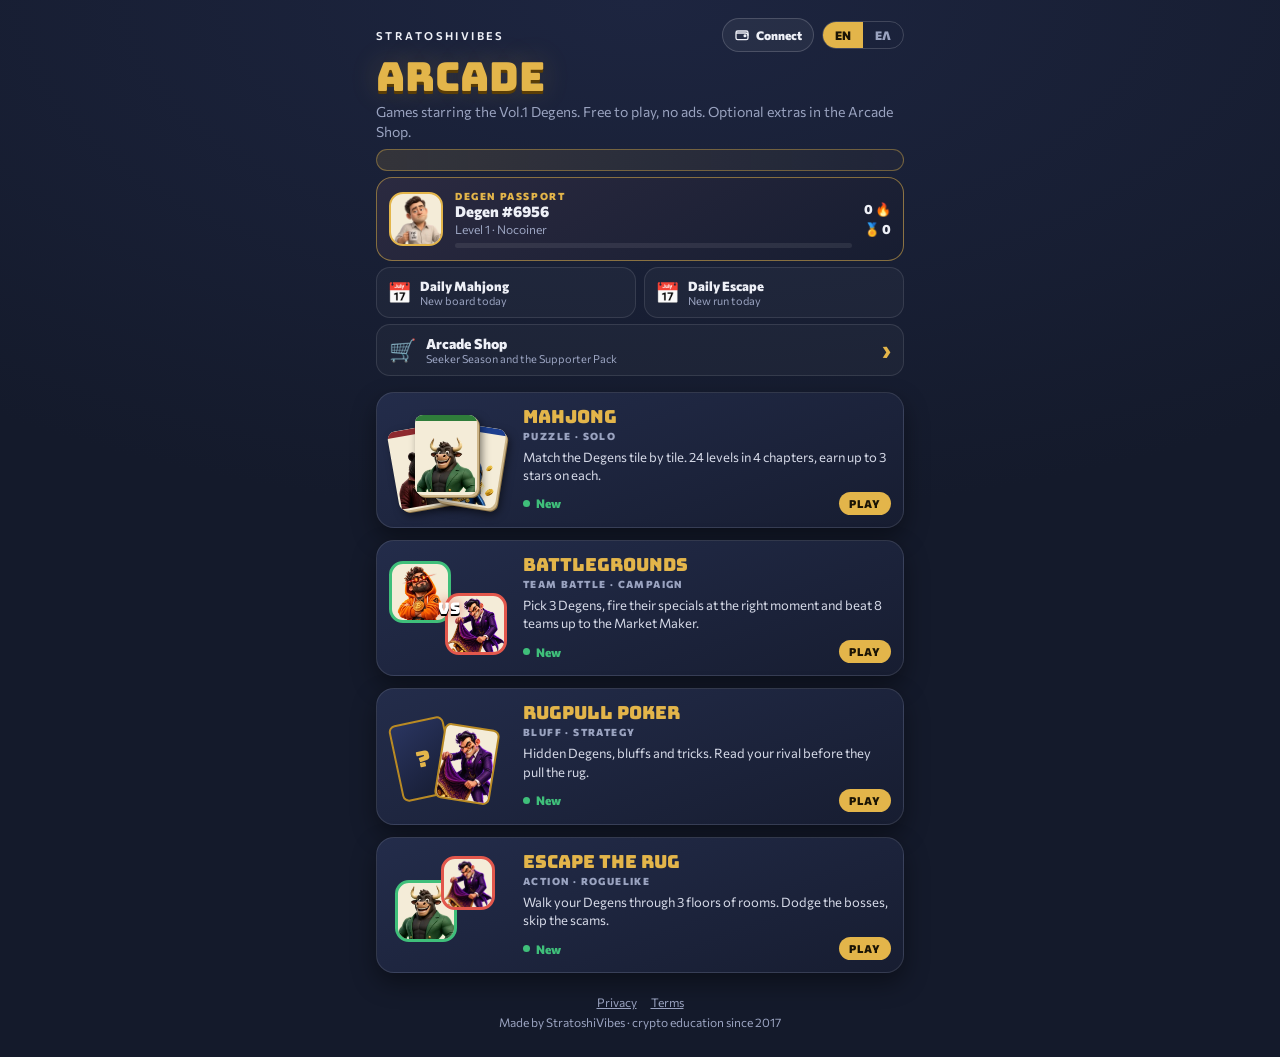
==== index.html @ ce0d7c30 "Arcade Shop: in-app payments in SKR/SOL/USDC to the revenue wallet with memo, restore from chain; Se" ====
<!doctype html>
<html lang="en">
<head>
<meta charset="utf-8">
<meta name="viewport" content="width=device-width, initial-scale=1, viewport-fit=cover">
<title>StratoshiVibes Arcade</title>
<meta name="description" content="Free games starring the StratoshiVibes Vol.1 Degens.">
<meta name="theme-color" content="#141a2b">
<link rel="manifest" href="manifest.webmanifest">
<link rel="icon" href="icons/icon-192.png">
<style>
@font-face{font-family:"SVDisplay";src:url(fonts/bungee-latin-400-normal.woff2) format("woff2");font-display:swap}
@font-face{font-family:"SVDisplay";src:url(fonts/commissioner-greek-800-normal.woff2) format("woff2");unicode-range:U+0370-0377,U+037A-037F,U+0384-038A,U+038C,U+038E-03A1,U+03A3-03FF,U+1F00-1FFF;font-display:swap}
@font-face{font-family:"Commissioner";src:url(fonts/commissioner-greek-400-normal.woff2) format("woff2");font-weight:400;unicode-range:U+0370-0377,U+037A-037F,U+0384-038A,U+038C,U+038E-03A1,U+03A3-03FF,U+1F00-1FFF;font-display:swap}
@font-face{font-family:"Commissioner";src:url(fonts/commissioner-greek-600-normal.woff2) format("woff2");font-weight:600;unicode-range:U+0370-0377,U+037A-037F,U+0384-038A,U+038C,U+038E-03A1,U+03A3-03FF,U+1F00-1FFF;font-display:swap}
@font-face{font-family:"Commissioner";src:url(fonts/commissioner-greek-800-normal.woff2) format("woff2");font-weight:800;unicode-range:U+0370-0377,U+037A-037F,U+0384-038A,U+038C,U+038E-03A1,U+03A3-03FF,U+1F00-1FFF;font-display:swap}

@font-face{font-family:"Bungee";src:url(fonts/bungee-latin-400-normal.woff2) format("woff2");font-display:swap}
@font-face{font-family:"Commissioner";src:url(fonts/commissioner-latin-400-normal.woff2) format("woff2");font-weight:400;font-display:swap}
@font-face{font-family:"Commissioner";src:url(fonts/commissioner-latin-600-normal.woff2) format("woff2");font-weight:600;font-display:swap}
@font-face{font-family:"Commissioner";src:url(fonts/commissioner-latin-800-normal.woff2) format("woff2");font-weight:800;font-display:swap}
:root{padding-top:env(safe-area-inset-top,0px);padding-bottom:env(safe-area-inset-bottom,0px)}
</style>
<style>
/* Layout: arcade lobby. One column of game "cabinets"; each cabinet = art strip + title + live status from the player's saves. Same night-desk palette and type as the games. */
:root{
  --table:#141a2b; --table-2:#1d2540; --panel:#1b2238; --ink:#eef0f7; --muted:#9aa3c0; --line:#ffffff1c;
  --gold:#e3b54a; --gold-2:#b98a24; --ivory:#f4ecd8; --edge:#cdb68a; --edge-2:#8c7346; --you:#3fbf7a; --foe:#e2574c;
  --f-display:"SVDisplay","Bungee","Arial Black",system-ui,sans-serif;
  --f-body:"Commissioner",system-ui,-apple-system,"Segoe UI",sans-serif;
  color-scheme:dark;
}
*{box-sizing:border-box}
body{margin:0;min-height:100%;background:radial-gradient(120% 70% at 50% 0%,var(--table-2),var(--table) 70%);background-color:var(--table);color:var(--ink);font-family:var(--f-body);-webkit-tap-highlight-color:transparent}
.wrap{max-width:560px;margin:0 auto;padding-left:max(16px,env(safe-area-inset-left,0px));padding-right:max(16px,env(safe-area-inset-right,0px));padding-block:18px 28px;display:flex;flex-direction:column;gap:16px}
header{display:flex;flex-direction:column;gap:6px}
.eyebrow{font:600 11px var(--f-body);letter-spacing:.22em;text-transform:uppercase;color:var(--ink)}
h1{margin:0;font:400 40px/0.95 var(--f-display);color:var(--gold);text-shadow:0 3px 0 #5a3d06,0 0 30px #e3b54a33}
.tag{margin:0;color:var(--muted);font-size:14px;line-height:1.45}
.games{display:flex;flex-direction:column;gap:12px}
.cab{position:relative;display:grid;grid-template-columns:120px 1fr;gap:14px;align-items:center;padding:12px;border-radius:18px;border:1px solid var(--line);background:linear-gradient(160deg,#232c4a,#171d31);color:var(--ink);text-decoration:none;box-shadow:0 10px 24px #0006;overflow:hidden}
.cab:focus-visible{outline:2px solid var(--gold);outline-offset:3px}
.cab:active{transform:scale(.99)}
.cab .art{position:relative;height:110px}
.cab h2{margin:0;font:400 18px var(--f-display);color:var(--gold)}
.cab .genre{font:800 10px var(--f-body);letter-spacing:.14em;text-transform:uppercase;color:var(--muted);margin-top:2px}
.cab p{margin:6px 0 0;font-size:13px;line-height:1.4;color:#d6dae8}
.cab .status{margin-top:8px;display:inline-flex;align-items:center;gap:6px;font:700 12px var(--f-body);color:var(--you)}
.cab .status::before{content:"";width:7px;height:7px;border-radius:50%;background:currentColor}
.cab .foot{display:flex;align-items:center;justify-content:space-between;gap:8px;margin-top:8px}
.cab .foot .status{margin-top:0}
.cab .play{flex:none;font:800 11px var(--f-body);letter-spacing:.1em;text-transform:uppercase;background:var(--gold);color:#1a1405;border-radius:99px;padding:5px 10px}
.cab.soon{opacity:.6;box-shadow:none;background:#ffffff08}
.cab.soon .play{background:#ffffff18;color:var(--muted)}
.cab.soon .status{color:var(--muted)}
/* mini tiles */
.t{position:absolute;width:62px;height:80px;border-radius:8px;background:var(--ivory);overflow:hidden;box-shadow:1px 1px 0 var(--edge),2px 2px 0 var(--edge),3px 3px 0 var(--edge-2),4px 5px 10px #0009}
.t i{position:absolute;inset:0 0 auto;height:6px}
.t img{position:absolute;left:4%;bottom:3%;width:92%}
.p{position:absolute;width:62px;height:62px;border-radius:14px;overflow:hidden;background:var(--ivory)}
.p img{width:100%;height:100%;object-fit:cover}
.vs{position:absolute;left:50%;top:50%;transform:translate(-50%,-50%);font:400 16px var(--f-display);color:#fff;text-shadow:0 2px 0 #000,0 0 12px var(--foe)}
.card{position:absolute;width:56px;height:78px;border-radius:7px;background:linear-gradient(150deg,#2a3560,#151b30);border:2px solid var(--gold-2);display:grid;place-items:center;font:400 22px var(--f-display);color:var(--gold)}
.langrow{display:flex;align-items:center;justify-content:space-between;gap:10px}
.lang{display:flex;border:1px solid #ffffff2a;border-radius:99px;overflow:hidden}
.lang button{border:0;background:transparent;color:var(--muted);font:800 12px var(--f-body);padding:6px 12px;cursor:pointer}
.lang button[aria-pressed="true"]{background:var(--gold);color:#1a1405}
.lang button:focus-visible{outline:2px solid var(--gold);outline-offset:-2px}
.hright{display:flex;align-items:center;gap:8px}
.holder{display:flex;align-items:center;gap:10px;width:100%;padding:10px 12px;border-radius:14px;border:1px solid #e3b54a66;background:linear-gradient(90deg,#e3b54a22,#e3b54a08);color:var(--ink);font:700 13px var(--f-body);text-align:left;cursor:pointer}
.holder .av{display:flex;flex:none}
.holder .av img{width:30px;height:30px;border-radius:50%;border:2px solid var(--gold);background:var(--ivory);object-fit:cover;margin-left:-8px}
.holder .av img:first-child{margin-left:0}
.holder small{display:block;font-weight:400;color:var(--muted);font-size:11px}
.holder:focus-visible{outline:2px solid var(--gold);outline-offset:2px}
.pass{display:flex;align-items:center;gap:12px;width:100%;padding:12px;border-radius:16px;border:1px solid #e3b54a88;background:linear-gradient(150deg,#2b2a40,#171d31);color:var(--ink);text-align:left;cursor:pointer;font-family:var(--f-body)}
.pass img{width:54px;height:54px;border-radius:14px;border:2px solid var(--gold);background:var(--ivory);object-fit:cover;flex:none}
.pass .pm{flex:1;min-width:0}.pass small{display:block;font:800 10px var(--f-body);letter-spacing:.16em;text-transform:uppercase;color:var(--gold)}
.pass b{display:block;font:800 15px var(--f-body);white-space:nowrap;overflow:hidden;text-overflow:ellipsis}.pass .rk{font-size:12px;color:var(--muted)}
.pass .xp{display:block;height:5px;border-radius:99px;background:#ffffff14;margin-top:6px;overflow:hidden}.pass .xp i{display:block;height:100%;background:var(--gold)}
.pass .ps{display:flex;flex-direction:column;align-items:flex-end;gap:4px;font:800 13px var(--f-body);flex:none}
.pass:focus-visible,.dly:focus-visible{outline:2px solid var(--gold);outline-offset:2px}
.pass.sup{border-color:var(--gold);box-shadow:0 0 0 1px var(--gold),0 0 22px #e3b54a44}
.shopbtn{display:flex;align-items:center;gap:10px;width:100%;padding:10px 12px;border-radius:14px;border:1px solid var(--line);background:#ffffff08;color:var(--ink);text-align:left;cursor:pointer;font:800 14px var(--f-body)}
.shopbtn .ic{font-size:22px}.shopbtn small{display:block;font-weight:400;font-size:11px;color:var(--muted)}.shopbtn .go{margin-left:auto;font-size:22px;color:var(--gold)}
.shopbtn:focus-visible{outline:2px solid var(--gold);outline-offset:2px}
.dailies{display:grid;grid-template-columns:1fr 1fr;gap:8px}
.dly{display:flex;align-items:center;gap:8px;padding:10px;border-radius:14px;border:1px solid var(--line);background:#ffffff08;color:var(--ink);text-decoration:none;font:800 13px var(--f-body);min-width:0}
.dly .ic{font-size:20px;flex:none}.dly small{display:block;font-weight:400;font-size:11px;color:var(--muted);white-space:nowrap;overflow:hidden;text-overflow:ellipsis}
.dly.done{border-color:#3fbf7a88}.dly.done small{color:var(--you)}
footer{display:flex;flex-direction:column;gap:6px;align-items:center;color:var(--muted);font-size:12px;text-align:center;padding-top:6px}
footer a{color:var(--muted)}
footer .links{display:flex;gap:14px}
@media (prefers-reduced-motion:no-preference){.cab:not(.soon) .art{animation:float 4s ease-in-out infinite}.cab:nth-child(2) .art{animation-delay:-2s}}
@keyframes float{50%{transform:translateY(-3px)}}
</style>
</head>
<body>


<div class="wrap">
  <header>
    <div class="langrow"><span class="eyebrow">StratoshiVibes</span>
      <div class="hright" data-svh-slot><div class="lang" role="group" aria-label="Language"><button id="lgEn" lang="en">EN</button><button id="lgEl" lang="el">ΕΛ</button></div></div></div>
    <h1>ARCADE</h1>
    <p class="tag">Games starring the Vol.1 Degens. Free to play, no ads. Optional extras in the Arcade Shop.</p>
    <button class="holder" id="holder" hidden></button>
    <button class="pass" id="pass" aria-label="Open your Degen Passport"></button>
    <div class="dailies" id="dailies"></div>
    <button class="shopbtn" id="shopBtn"><span class="ic" aria-hidden="true">🛒</span><span>Arcade Shop<small>Seeker Season and the Supporter Pack</small></span><span class="go">›</span></button>
  </header>

  <nav class="games" aria-label="Games">
    <a class="cab" href="mahjong/">
      <span class="art" aria-hidden="true">
        <span class="t" style="left:4px;top:22px;transform:rotate(-10deg)"><i style="background:#8e2a2f"></i><img src="arcade-art/tile_bear.webp" alt=""></span>
        <span class="t" style="left:50px;top:20px;transform:rotate(9deg)"><i style="background:#1d3f8f"></i><img src="arcade-art/tile_whale.webp" alt=""></span>
        <span class="t" style="left:26px;top:10px"><i style="background:#2f7d3a"></i><img src="arcade-art/tile_bull.webp" alt=""></span>
      </span>
      <span>
        <h2>Mahjong</h2><div class="genre">Puzzle · Solo</div>
        <p>Match the Degens tile by tile. 24 levels in 4 chapters, earn up to 3 stars on each.</p>
        <span class="foot"><span class="status" id="stMahjong">New</span><span class="play">Play</span></span>
      </span>
    </a>

    <a class="cab" href="battlegrounds/">
      <span class="art" aria-hidden="true">
        <span class="p" style="left:0;top:8px;border:3px solid var(--you)"><img src="arcade-art/tile_maxi.webp" alt=""></span>
        <span class="p" style="left:56px;top:40px;border:3px solid var(--foe)"><img src="arcade-art/tile_rugpuller.webp" alt=""></span>
        <span class="vs">VS</span>
      </span>
      <span>
        <h2>Battlegrounds</h2><div class="genre">Team battle · Campaign</div>
        <p>Pick 3 Degens, fire their specials at the right moment and beat 8 teams up to the Market Maker.</p>
        <span class="foot"><span class="status" id="stBattle">New</span><span class="play">Play</span></span>
      </span>
    </a>

    <a class="cab" href="poker/">
      <span class="art" aria-hidden="true">
        <span class="card" style="left:6px;top:18px;transform:rotate(-12deg)">?</span>
        <span class="p" style="left:50px;top:24px;width:56px;height:76px;border-radius:7px;border:2px solid var(--gold-2);transform:rotate(9deg)"><img src="arcade-art/tile_rugpuller.webp" alt=""></span>
      </span>
      <span>
        <h2>Rugpull Poker</h2><div class="genre">Bluff · Strategy</div>
        <p>Hidden Degens, bluffs and tricks. Read your rival before they pull the rug.</p>
        <span class="foot"><span class="status" id="stPoker">New</span><span class="play">Play</span></span>
      </span>
    </a>

    <a class="cab" href="rug/">
      <span class="art" aria-hidden="true">
        <span class="p" style="left:6px;top:30px;border:3px solid var(--you)"><img src="arcade-art/tile_bull.webp" alt=""></span>
        <span class="p" style="left:52px;top:6px;border:3px solid var(--foe);width:54px;height:54px"><img src="arcade-art/tile_rugpuller.webp" alt=""></span>
      </span>
      <span>
        <h2>Escape the Rug</h2><div class="genre">Action · Roguelike</div>
        <p>Walk your Degens through 3 floors of rooms. Dodge the bosses, skip the scams.</p>
        <span class="foot"><span class="status" id="stRug">New</span><span class="play">Play</span></span>
      </span>
    </a>
  </nav>

  <footer>
    <div class="links"><a href="privacy.html">Privacy</a><a href="terms.html">Terms</a></div>
    <div>Made by StratoshiVibes · crypto education since 2017</div>
  </footer>
</div>

<script>
(function(){
 const get=k=>{try{return localStorage.getItem(k)}catch(e){return null}};
 const fmt=s=>Math.floor(s/60)+':'+String(s%60).padStart(2,'0');
 // Mahjong: resume a saved game, or show the best result
 const m=document.getElementById('stMahjong');
 if(get('dm_save_v1')){m.textContent='Game in progress · tap to resume'}
 else if(get('dm_lv')&&get('dm_lv')!=='{}'){let lv={};try{lv=JSON.parse(get('dm_lv'))}catch(e){}const n=Object.keys(lv).length,st=Object.values(lv).reduce((a,b)=>a+b,0);m.textContent=`Level ${Math.min(24,n+1)} of 24 · ${st} ★`}
 else{let best=null;for(const k of ['pyramid','bull','vault']){try{const b=JSON.parse(get('dm_best_'+k)||'null');if(b&&b.score&&(!best||b.score>best.score))best=b}catch(e){}}
  if(best)m.textContent='Best '+best.score.toLocaleString('en-US')+' pts · '+fmt(best.time)}
 // Battlegrounds: campaign progress
 const p=+(get('bg_progress')||0),b=document.getElementById('stBattle');
 if(p>=8)b.textContent='Campaign cleared';else if(p>0)b.textContent='Stage '+(p+1)+' of 8';
 const rp=+(get('rp_beaten')||0),pk=document.getElementById('stPoker');
 if(rp>=3)pk.textContent='All rivals beaten';else if(rp>0)pk.textContent=rp+' of 3 rivals beaten';
 const eb=+(get('er_best')||0),ew=+(get('er_wins')||0),er=document.getElementById('stRug');
 if(ew)er.textContent='Escaped '+ew+'x';else if(eb)er.textContent='Best: room '+eb+' of 12';
 if(get('er2_run'))er.textContent='Run in progress · tap to resume';
})();
</script>

<script>if('serviceWorker' in navigator){addEventListener('load',()=>navigator.serviceWorker.register('sw.js').catch(()=>{}))}</script>
<script src="i18n.js"></script>
<script>
(function(){const en=document.getElementById('lgEn'),el=document.getElementById('lgEl');
 const cur=window.SVI18N?SVI18N.lang:'en';en.setAttribute('aria-pressed',cur==='en');el.setAttribute('aria-pressed',cur==='el');
 en.onclick=()=>{if(cur!=='en')SVI18N.set('en')};el.onclick=()=>{if(cur!=='el')SVI18N.set('el')};})();
</script>
<script src="holder.js"></script>
<script src="passport.js"></script>
<script src="shop.js"></script>
<script>
(function(){const H=window.SVHolder,el=document.getElementById('holder');if(!H)return;
function paintHolder(){const ids=Object.keys(H.owned());
 if(!H.address||!ids.length){el.hidden=true;return}
 el.hidden=false;el.innerHTML=`<span class="av">${ids.slice(0,5).map(id=>`<img src="${H.img(id)}" alt="">`).join('')}</span><span>Holder: ${H.total} Degens<small>Gold in every game. +10% in Mahjong, Battlegrounds and Escape the Rug.</small></span>`;}
el.onclick=()=>H.openAccount();H.onChange(paintHolder);paintHolder();})();
(function(){const P=window.SVPass;if(!P)return;const pe=document.getElementById('pass'),de=document.getElementById('dailies');
 const f=x=>Math.floor(x/60)+':'+String(x%60).padStart(2,'0');
 function paint(){const l=P.level,r=P.rank,lo=P.xpFor(l),hi=P.xpFor(l+1),got=P.badges().filter(b=>b.got).length;
  pe.innerHTML=`<img src="${P.img(r.id)}" alt=""><span class="pm"><small>Degen Passport</small><b></b><span class="rk">Level ${l} · ${r.name}</span><span class="xp"><i style="width:${Math.round(100*(P.xp-lo)/(hi-lo))}%"></i></span></span><span class="ps"><span>${P.streak().now} 🔥</span><span>🏅 ${got}</span></span>`;
  pe.querySelector('b').textContent=P.name;
  const dm=P.dailyResult('mahjong'),dr=P.dailyResult('rug');
  de.innerHTML=`<a class="dly${dm?' done':''}" href="mahjong/?daily"><span class="ic">📅</span><span>Daily Mahjong<small>${dm?`Done · best ${f(dm.best)}`:'New board today'}</small></span></a>
   <a class="dly${dr?' done':''}" href="rug/?daily"><span class="ic">📅</span><span>Daily Escape<small>${dr?`Done · ${dr.best>12?'escaped':'room '+dr.best}`:'New run today'}</small></span></a>`;}
 pe.onclick=()=>P.open();P.onChange(paint);paint();
 const sync=()=>pe.classList.toggle('sup',P.supporter);sync();if(window.SVShop){SVShop.onChange(()=>{sync();paint()});document.getElementById('shopBtn').onclick=()=>SVShop.open();if(/[?&]shop\b/.test(location.search))setTimeout(()=>SVShop.open(),300)}})();
addEventListener('pageshow',e=>{if(e.persisted)location.reload()});
</script>
</body>
</html>
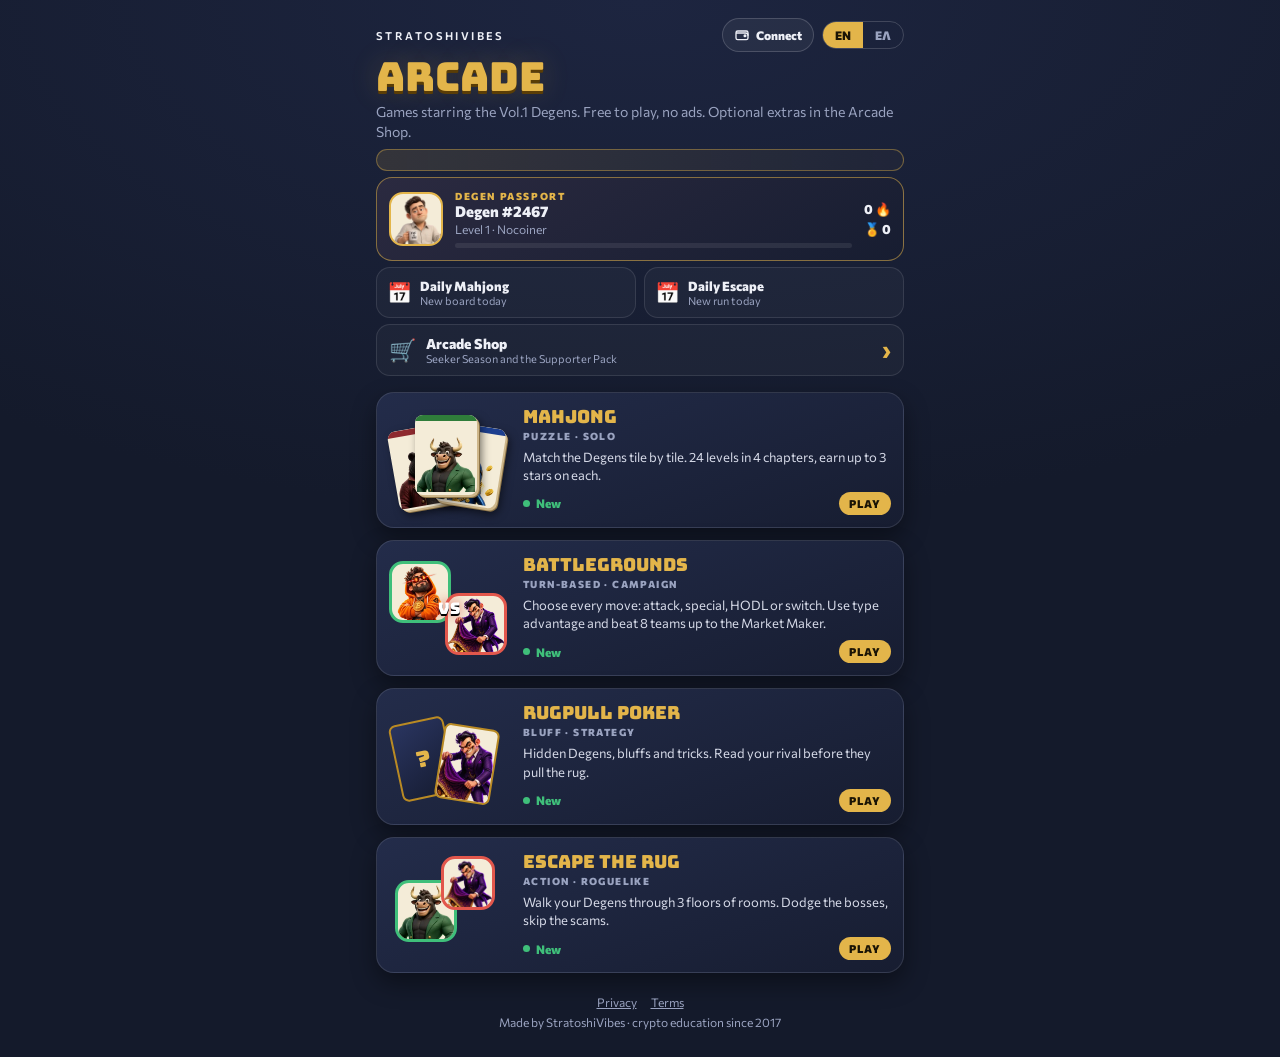
==== commit 447475f0: "Battlegrounds rebuilt as a turn-based duel (types, energy, specials, HODL, switching, market events)" ====
--- a/index.html
+++ b/index.html
@@ -131,8 +131,8 @@
         <span class="vs">VS</span>
       </span>
       <span>
-        <h2>Battlegrounds</h2><div class="genre">Team battle · Campaign</div>
-        <p>Pick 3 Degens, fire their specials at the right moment and beat 8 teams up to the Market Maker.</p>
+        <h2>Battlegrounds</h2><div class="genre">Turn-based · Campaign</div>
+        <p>Choose every move: attack, special, HODL or switch. Use type advantage and beat 8 teams up to the Market Maker.</p>
         <span class="foot"><span class="status" id="stBattle">New</span><span class="play">Play</span></span>
       </span>
     </a>
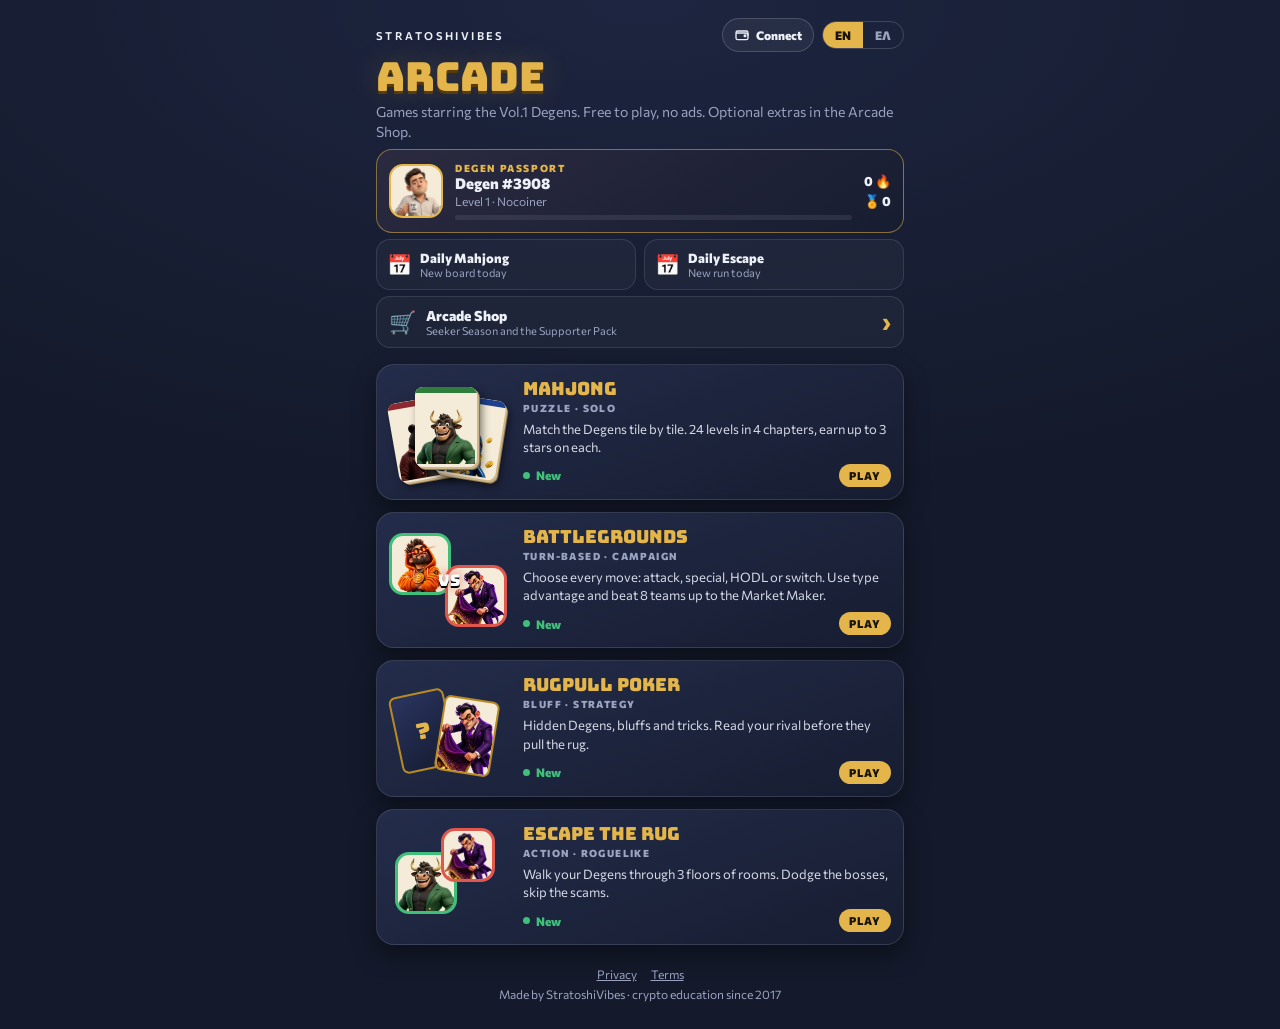
==== commit 2f4b9e93: "Lobby: hide empty holder strip; Battlegrounds: compact layout on short screens Co-Authored-By: Claud" ====
--- a/index.html
+++ b/index.html
@@ -67,6 +67,7 @@
 .lang button[aria-pressed="true"]{background:var(--gold);color:#1a1405}
 .lang button:focus-visible{outline:2px solid var(--gold);outline-offset:-2px}
 .hright{display:flex;align-items:center;gap:8px}
+.holder[hidden]{display:none}
 .holder{display:flex;align-items:center;gap:10px;width:100%;padding:10px 12px;border-radius:14px;border:1px solid #e3b54a66;background:linear-gradient(90deg,#e3b54a22,#e3b54a08);color:var(--ink);font:700 13px var(--f-body);text-align:left;cursor:pointer}
 .holder .av{display:flex;flex:none}
 .holder .av img{width:30px;height:30px;border-radius:50%;border:2px solid var(--gold);background:var(--ivory);object-fit:cover;margin-left:-8px}
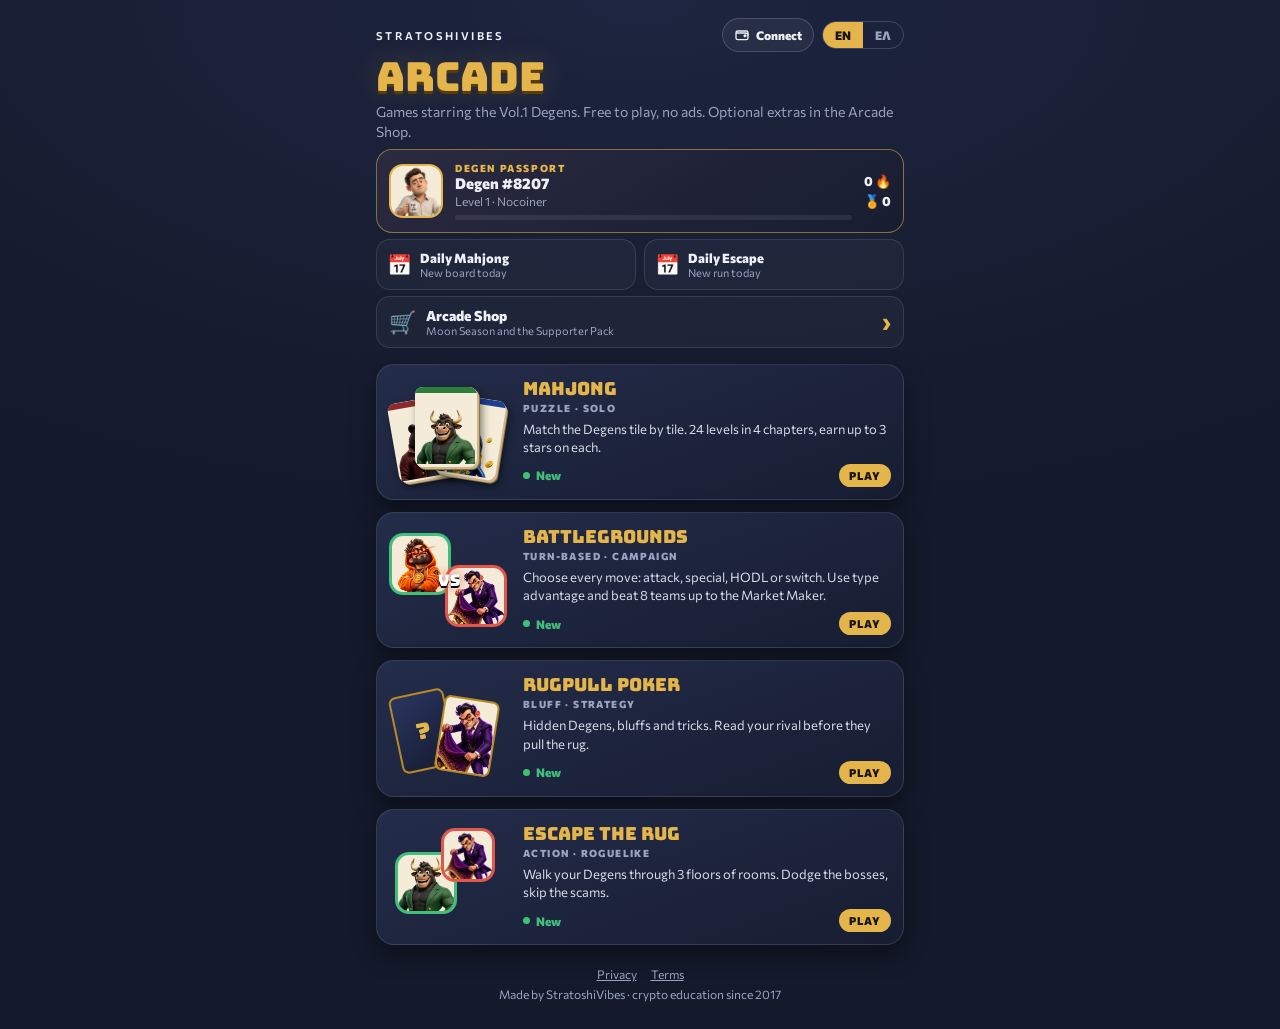
==== commit 2499ecdd: "Rename Solana Mobile terms in content: Moon Season (Mahjong chapter 5), Pocket and Validator boards," ====
--- a/index.html
+++ b/index.html
@@ -108,7 +108,7 @@
     <button class="holder" id="holder" hidden></button>
     <button class="pass" id="pass" aria-label="Open your Degen Passport"></button>
     <div class="dailies" id="dailies"></div>
-    <button class="shopbtn" id="shopBtn"><span class="ic" aria-hidden="true">🛒</span><span>Arcade Shop<small>Seeker Season and the Supporter Pack</small></span><span class="go">›</span></button>
+    <button class="shopbtn" id="shopBtn"><span class="ic" aria-hidden="true">🛒</span><span>Arcade Shop<small>Moon Season and the Supporter Pack</small></span><span class="go">›</span></button>
   </header>
 
   <nav class="games" aria-label="Games">
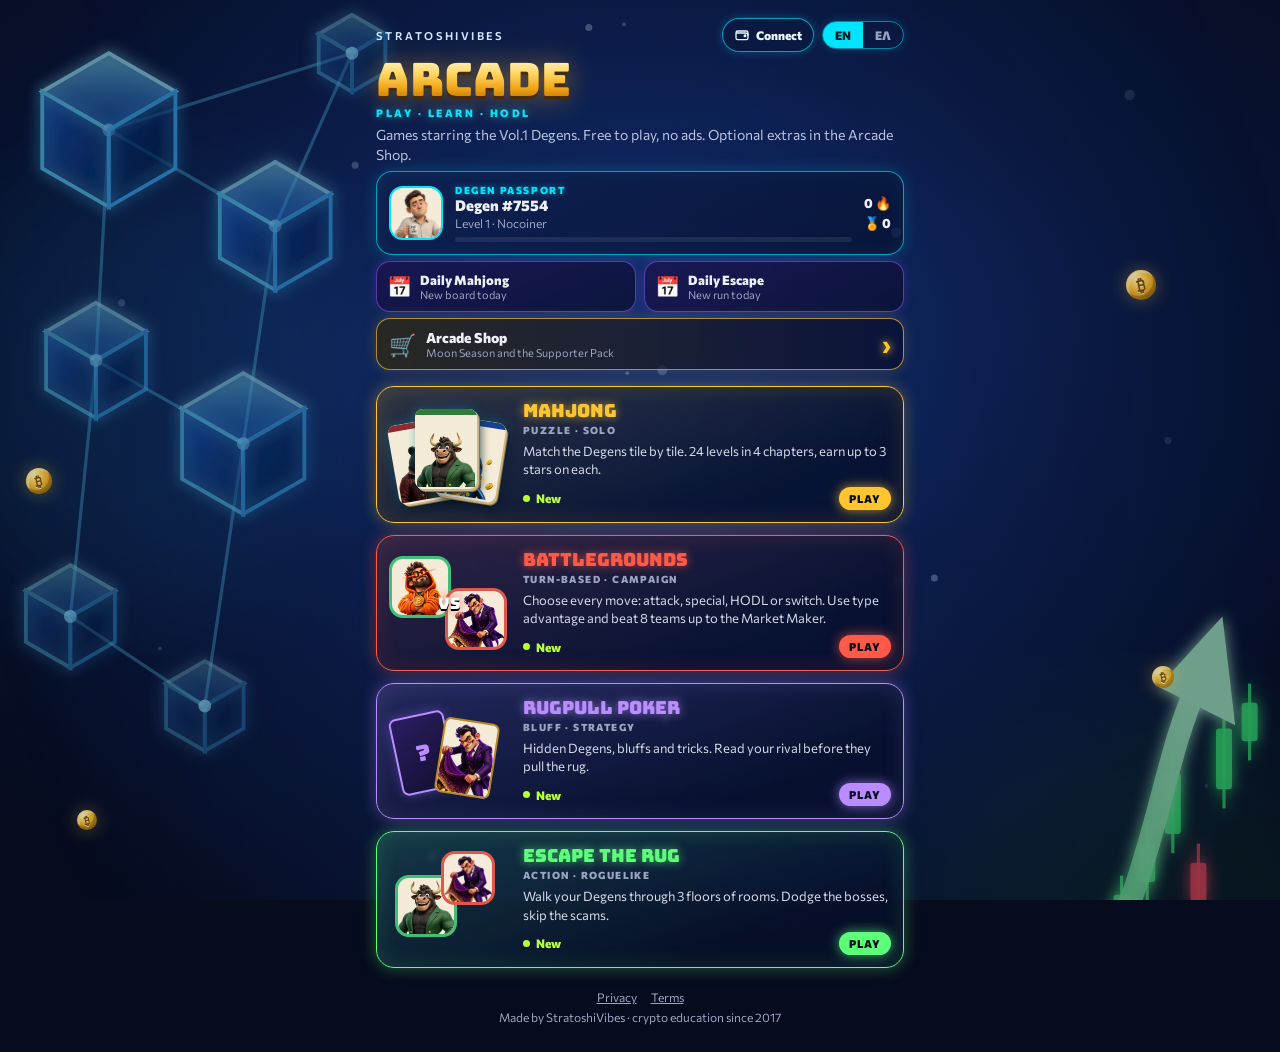
==== commit f8369593: "Neon theme across the Arcade: lobby, Battlegrounds, Rugpull Poker, Escape the Rug (shared neon.js ba" ====
--- a/index.html
+++ b/index.html
@@ -94,6 +94,35 @@
 footer .links{display:flex;gap:14px}
 @media (prefers-reduced-motion:no-preference){.cab:not(.soon) .art{animation:float 4s ease-in-out infinite}.cab:nth-child(2) .art{animation-delay:-2s}}
 @keyframes float{50%{transform:translateY(-3px)}}
+/* ===== Neon theme (matches Mahjong): navy + gold + cyan, each game cabinet lit in its own colour ===== */
+:root{--neo:#00E5FF;--deep:#060b1d}
+body{background:radial-gradient(90% 60% at 50% 30%,#0e2150 0%,#081333 45%,var(--deep) 100%);background-color:var(--deep)}
+.wrap{position:relative;z-index:1}
+h1{font-size:46px;background:linear-gradient(180deg,#fff6c9 0%,#ffd45c 38%,#f0a316 70%,#b86d00 100%);-webkit-background-clip:text;background-clip:text;color:transparent;text-shadow:none;filter:drop-shadow(0 3px 0 #4a2a00) drop-shadow(0 0 14px #ffb42a66)}
+.motto{font:800 10.5px var(--f-body);letter-spacing:.24em;color:var(--neo);text-shadow:0 0 8px #00e5ff99;margin-top:-2px}
+.eyebrow{color:#cfe9ff}
+.tag{color:#b9c4e0}
+.lang{border:1.5px solid #00e5ff88;box-shadow:0 0 10px #00e5ff33}
+.lang button[aria-pressed="true"]{background:var(--neo);color:#03202a}
+.svh-btn{border:1.5px solid #00e5ffaa!important;background:#0b1a40cc!important;box-shadow:0 0 10px #00e5ff44;color:#eaf6ff!important}
+.pass{border:1.5px solid #00e5ffaa;background:linear-gradient(150deg,#0e2150cc,#071233cc);box-shadow:0 0 16px #00e5ff33,inset 0 0 18px #00e5ff14}
+.pass small{color:var(--neo);text-shadow:0 0 6px #00e5ff88}
+.pass img{border-color:var(--neo)}
+.pass .xp i{background:linear-gradient(90deg,#1b7dff,#00E5FF,#B6FF3B);box-shadow:0 0 8px #00e5ff}
+.pass.sup{border-color:var(--gold);box-shadow:0 0 0 1px var(--gold),0 0 22px #e3b54a55}
+.dly{border:1.5px solid #9B5CFF88;background:linear-gradient(160deg,#1c1450cc,#0a1033cc);box-shadow:0 0 12px #9b5cff33}
+.dly.done{border-color:#B6FF3B99;box-shadow:0 0 12px #b6ff3b33}.dly.done small{color:#B6FF3B}
+.shopbtn{border:1.5px solid #ffc531aa;background:linear-gradient(90deg,#3a2a0099,#0a1033cc);box-shadow:0 0 14px #ffc53133}
+.shopbtn .go{color:#ffc531;text-shadow:0 0 8px #ffc531}
+.holder{border:1.5px solid #ffc531aa;box-shadow:0 0 12px #ffc53133}
+.cab{--cc:#ffc531;border:1.5px solid var(--cc);background:linear-gradient(160deg,color-mix(in srgb,var(--cc) 14%,#0c1a42cc) 0%,#070f2bcc 75%);-webkit-backdrop-filter:blur(2px);backdrop-filter:blur(2px);box-shadow:0 0 16px color-mix(in srgb,var(--cc) 35%,transparent),inset 0 0 22px color-mix(in srgb,var(--cc) 14%,transparent)}
+.cab h2{color:var(--cc);text-shadow:0 0 10px color-mix(in srgb,var(--cc) 70%,transparent)}
+.cab .play{background:var(--cc);color:#08101f;box-shadow:0 0 12px color-mix(in srgb,var(--cc) 70%,transparent)}
+.cab .status{color:#B6FF3B}
+.cab:nth-child(1){--cc:#ffc531}.cab:nth-child(2){--cc:#ff5a48}.cab:nth-child(3){--cc:#b98cff}.cab:nth-child(4){--cc:#5dff7a}
+.t{box-shadow:1px 1px 0 var(--edge),2px 2px 0 var(--edge),3px 3px 0 var(--edge-2),4px 5px 10px #0009,0 0 12px #00e5ff44}
+.card{border-color:#b98cff;color:#b98cff;box-shadow:0 0 12px #9b5cff66;background:linear-gradient(150deg,#2a1d60,#120f30)}
+footer{position:relative;z-index:1}
 </style>
 </head>
 <body>
@@ -104,6 +133,7 @@
     <div class="langrow"><span class="eyebrow">StratoshiVibes</span>
       <div class="hright" data-svh-slot><div class="lang" role="group" aria-label="Language"><button id="lgEn" lang="en">EN</button><button id="lgEl" lang="el">ΕΛ</button></div></div></div>
     <h1>ARCADE</h1>
+    <div class="motto">PLAY · LEARN · HODL</div>
     <p class="tag">Games starring the Vol.1 Degens. Free to play, no ads. Optional extras in the Arcade Shop.</p>
     <button class="holder" id="holder" hidden></button>
     <button class="pass" id="pass" aria-label="Open your Degen Passport"></button>
@@ -191,6 +221,8 @@
 </script>
 
 <script>if('serviceWorker' in navigator){addEventListener('load',()=>navigator.serviceWorker.register('sw.js').catch(()=>{}))}</script>
+<script src="neon.js"></script>
+<script>SVNeon.backdrop({sol:[300,72,.75],coins:[[88,30,30,-2],[2,52,26,-4],[90,74,22,-1],[6,90,20,-3]],opacity:.6})</script>
 <script src="i18n.js"></script>
 <script>
 (function(){const en=document.getElementById('lgEn'),el=document.getElementById('lgEl');
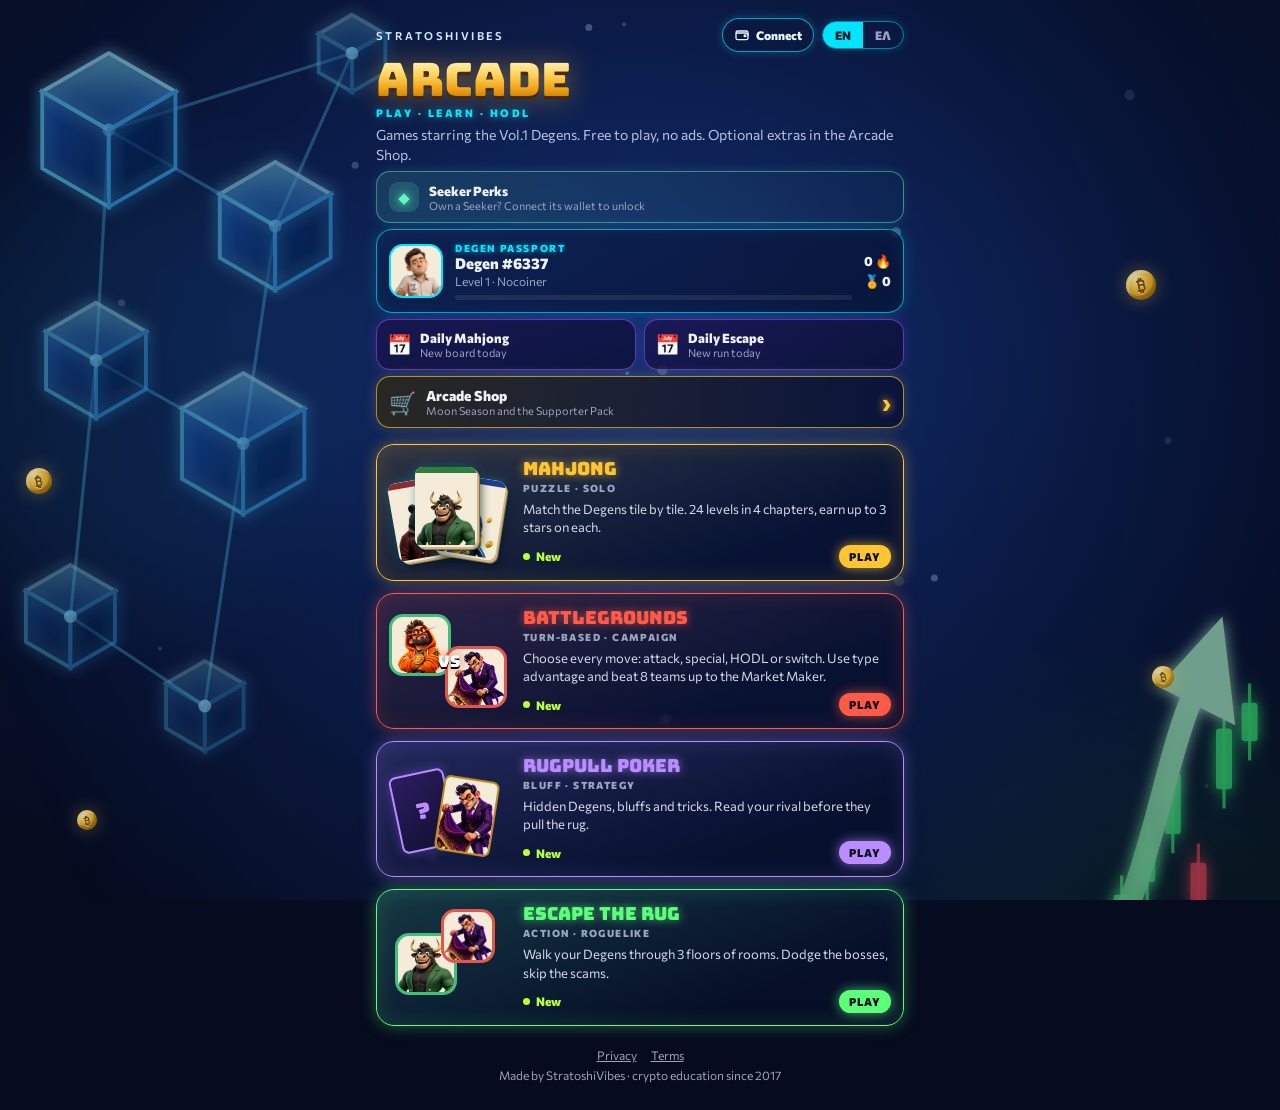
==== commit c52b9a0f: "Seeker Perks for the Arcade: Genesis theme, Passport badge and +25 XP daily bonus Reads the Seeker G" ====
--- a/index.html
+++ b/index.html
@@ -73,6 +73,11 @@
 .holder .av img{width:30px;height:30px;border-radius:50%;border:2px solid var(--gold);background:var(--ivory);object-fit:cover;margin-left:-8px}
 .holder .av img:first-child{margin-left:0}
 .holder small{display:block;font-weight:400;color:var(--muted);font-size:11px}
+.perkcard{display:flex;align-items:center;gap:10px;width:100%;padding:10px 12px;border-radius:14px;border:1.5px solid #61f5c477;background:linear-gradient(90deg,#61f5c422,#61f5c406);color:var(--ink);font:700 13px var(--f-body);text-align:left;cursor:pointer;box-shadow:0 0 12px #61f5c422}
+.perkcard .ic{flex:none;width:30px;height:30px;border-radius:9px;display:grid;place-items:center;background:#61f5c42a;color:#61f5c4;font-size:15px;text-shadow:0 0 8px #61f5c4}
+.perkcard small{display:block;font-weight:400;color:var(--muted);font-size:11px}
+.perkcard .st{margin-left:auto;flex:none;font:800 10px var(--f-body);letter-spacing:.1em;text-transform:uppercase;color:#61f5c4;border:1px solid #61f5c466;border-radius:99px;padding:3px 8px}
+.perkcard:focus-visible{outline:2px solid #61f5c4;outline-offset:2px}
 .holder:focus-visible{outline:2px solid var(--gold);outline-offset:2px}
 .pass{display:flex;align-items:center;gap:12px;width:100%;padding:12px;border-radius:16px;border:1px solid #e3b54a88;background:linear-gradient(150deg,#2b2a40,#171d31);color:var(--ink);text-align:left;cursor:pointer;font-family:var(--f-body)}
 .pass img{width:54px;height:54px;border-radius:14px;border:2px solid var(--gold);background:var(--ivory);object-fit:cover;flex:none}
@@ -136,6 +141,7 @@
     <div class="motto">PLAY · LEARN · HODL</div>
     <p class="tag">Games starring the Vol.1 Degens. Free to play, no ads. Optional extras in the Arcade Shop.</p>
     <button class="holder" id="holder" hidden></button>
+    <button class="perkcard" id="perkCard"></button>
     <button class="pass" id="pass" aria-label="Open your Degen Passport"></button>
     <div class="dailies" id="dailies"></div>
     <button class="shopbtn" id="shopBtn"><span class="ic" aria-hidden="true">🛒</span><span>Arcade Shop<small>Moon Season and the Supporter Pack</small></span><span class="go">›</span></button>
@@ -248,6 +254,10 @@
    <a class="dly${dr?' done':''}" href="rug/?daily"><span class="ic">📅</span><span>Daily Escape<small>${dr?`Done · ${dr.best>12?'escaped':'room '+dr.best}`:'New run today'}</small></span></a>`;}
  pe.onclick=()=>P.open();P.onChange(paint);paint();
  const sync=()=>pe.classList.toggle('sup',P.supporter);sync();if(window.SVShop){SVShop.onChange(()=>{sync();paint()});document.getElementById('shopBtn').onclick=()=>SVShop.open();if(/[?&]shop\b/.test(location.search))setTimeout(()=>SVShop.open(),300)}})();
+(function(){const H=window.SVHolder,el=document.getElementById('perkCard');if(!H){el.hidden=true;return}
+function paintPerk(){const on=H.seeker;
+ el.innerHTML=`<span class="ic" aria-hidden="true">◆</span><span>Seeker Perks<small>${on?'Genesis theme, +25 XP daily and a Passport badge':'Own a Seeker? Connect its wallet to unlock'}</small></span>${on?'<span class="st">Active</span>':''}`;}
+el.onclick=()=>H.openPerks();H.onChange(paintPerk);paintPerk();})();
 addEventListener('pageshow',e=>{if(e.persisted)location.reload()});
 </script>
 </body>
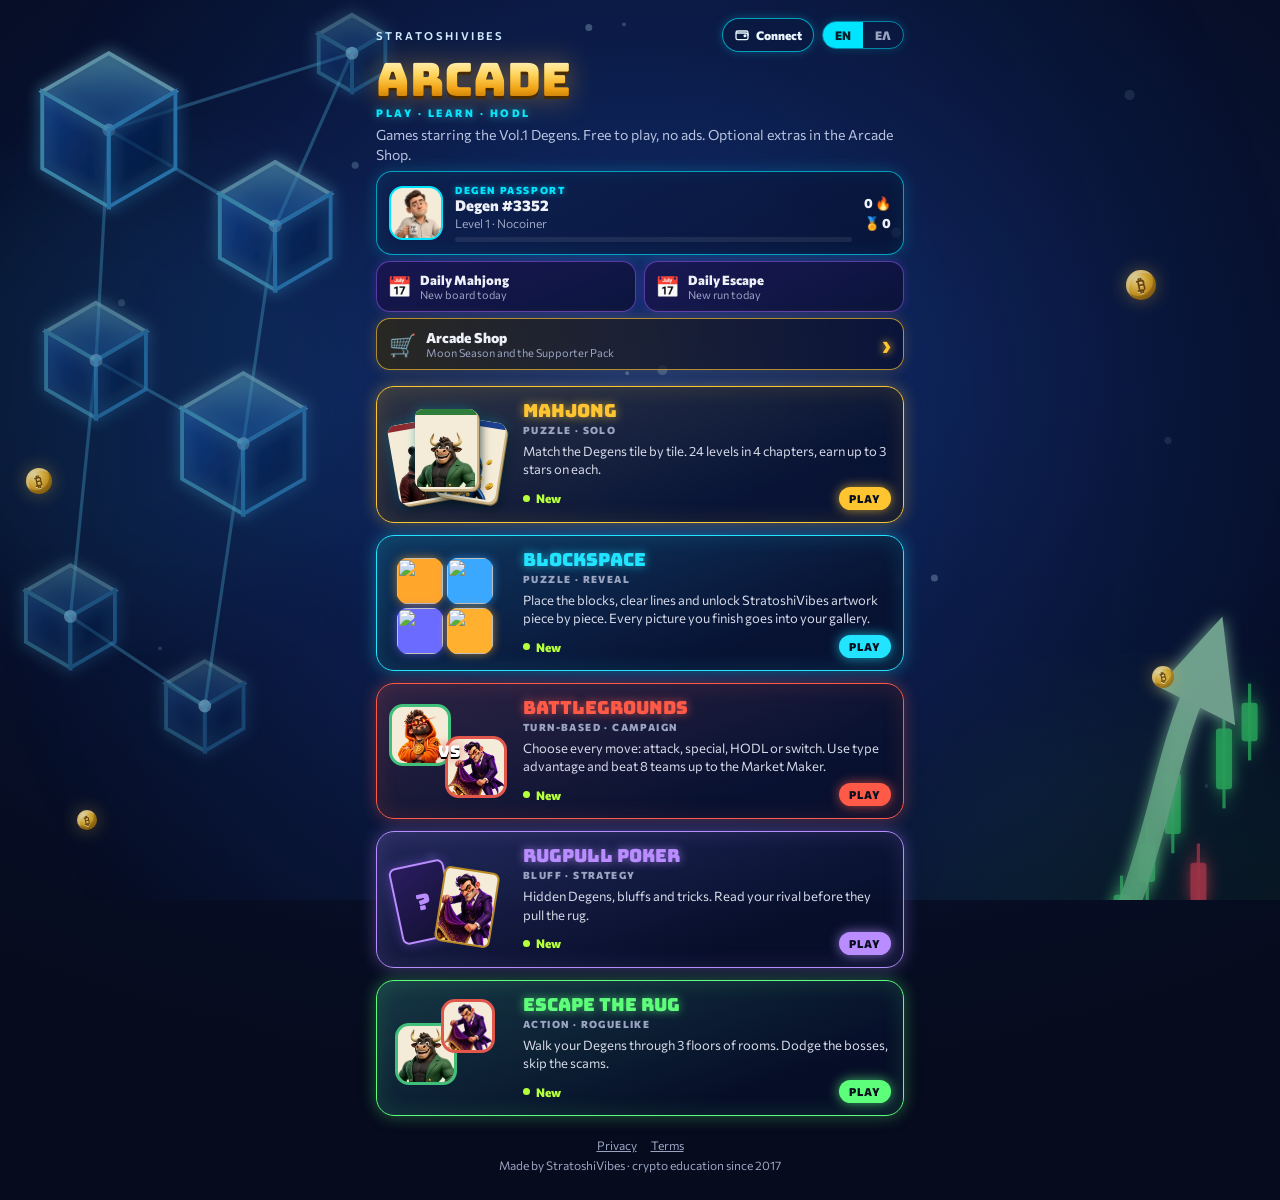
==== commit 717ddfea: "Arcade: add Blockspace card (5 games)" ====
--- a/index.html
+++ b/index.html
@@ -61,6 +61,9 @@
 .p img{width:100%;height:100%;object-fit:cover}
 .vs{position:absolute;left:50%;top:50%;transform:translate(-50%,-50%);font:400 16px var(--f-display);color:#fff;text-shadow:0 2px 0 #000,0 0 12px var(--foe)}
 .card{position:absolute;width:56px;height:78px;border-radius:7px;background:linear-gradient(150deg,#2a3560,#151b30);border:2px solid var(--gold-2);display:grid;place-items:center;font:400 22px var(--f-display);color:var(--gold)}
+/* Blockspace mini blocks (artwork served from blockspace.stratoshivibes.com) */
+.bt{position:absolute;width:46px;height:46px;border-radius:11px;overflow:hidden;background:var(--g);box-shadow:0 0 10px color-mix(in srgb,var(--g) 60%,transparent)}
+.bt img{width:100%;height:100%;object-fit:cover;display:block}
 .langrow{display:flex;align-items:center;justify-content:space-between;gap:10px}
 .lang{display:flex;border:1px solid #ffffff2a;border-radius:99px;overflow:hidden}
 .lang button{border:0;background:transparent;color:var(--muted);font:800 12px var(--f-body);padding:6px 12px;cursor:pointer}
@@ -73,11 +76,6 @@
 .holder .av img{width:30px;height:30px;border-radius:50%;border:2px solid var(--gold);background:var(--ivory);object-fit:cover;margin-left:-8px}
 .holder .av img:first-child{margin-left:0}
 .holder small{display:block;font-weight:400;color:var(--muted);font-size:11px}
-.perkcard{display:flex;align-items:center;gap:10px;width:100%;padding:10px 12px;border-radius:14px;border:1.5px solid #61f5c477;background:linear-gradient(90deg,#61f5c422,#61f5c406);color:var(--ink);font:700 13px var(--f-body);text-align:left;cursor:pointer;box-shadow:0 0 12px #61f5c422}
-.perkcard .ic{flex:none;width:30px;height:30px;border-radius:9px;display:grid;place-items:center;background:#61f5c42a;color:#61f5c4;font-size:15px;text-shadow:0 0 8px #61f5c4}
-.perkcard small{display:block;font-weight:400;color:var(--muted);font-size:11px}
-.perkcard .st{margin-left:auto;flex:none;font:800 10px var(--f-body);letter-spacing:.1em;text-transform:uppercase;color:#61f5c4;border:1px solid #61f5c466;border-radius:99px;padding:3px 8px}
-.perkcard:focus-visible{outline:2px solid #61f5c4;outline-offset:2px}
 .holder:focus-visible{outline:2px solid var(--gold);outline-offset:2px}
 .pass{display:flex;align-items:center;gap:12px;width:100%;padding:12px;border-radius:16px;border:1px solid #e3b54a88;background:linear-gradient(150deg,#2b2a40,#171d31);color:var(--ink);text-align:left;cursor:pointer;font-family:var(--f-body)}
 .pass img{width:54px;height:54px;border-radius:14px;border:2px solid var(--gold);background:var(--ivory);object-fit:cover;flex:none}
@@ -124,7 +122,7 @@
 .cab h2{color:var(--cc);text-shadow:0 0 10px color-mix(in srgb,var(--cc) 70%,transparent)}
 .cab .play{background:var(--cc);color:#08101f;box-shadow:0 0 12px color-mix(in srgb,var(--cc) 70%,transparent)}
 .cab .status{color:#B6FF3B}
-.cab:nth-child(1){--cc:#ffc531}.cab:nth-child(2){--cc:#ff5a48}.cab:nth-child(3){--cc:#b98cff}.cab:nth-child(4){--cc:#5dff7a}
+.cab:nth-child(1){--cc:#ffc531}.cab:nth-child(2){--cc:#22e4ff}.cab:nth-child(3){--cc:#ff5a48}.cab:nth-child(4){--cc:#b98cff}.cab:nth-child(5){--cc:#5dff7a}
 .t{box-shadow:1px 1px 0 var(--edge),2px 2px 0 var(--edge),3px 3px 0 var(--edge-2),4px 5px 10px #0009,0 0 12px #00e5ff44}
 .card{border-color:#b98cff;color:#b98cff;box-shadow:0 0 12px #9b5cff66;background:linear-gradient(150deg,#2a1d60,#120f30)}
 footer{position:relative;z-index:1}
@@ -141,7 +139,6 @@
     <div class="motto">PLAY · LEARN · HODL</div>
     <p class="tag">Games starring the Vol.1 Degens. Free to play, no ads. Optional extras in the Arcade Shop.</p>
     <button class="holder" id="holder" hidden></button>
-    <button class="perkcard" id="perkCard"></button>
     <button class="pass" id="pass" aria-label="Open your Degen Passport"></button>
     <div class="dailies" id="dailies"></div>
     <button class="shopbtn" id="shopBtn"><span class="ic" aria-hidden="true">🛒</span><span>Arcade Shop<small>Moon Season and the Supporter Pack</small></span><span class="go">›</span></button>
@@ -158,6 +155,20 @@
         <h2>Mahjong</h2><div class="genre">Puzzle · Solo</div>
         <p>Match the Degens tile by tile. 24 levels in 4 chapters, earn up to 3 stars on each.</p>
         <span class="foot"><span class="status" id="stMahjong">New</span><span class="play">Play</span></span>
+      </span>
+    </a>
+
+    <a class="cab" href="https://blockspace.stratoshivibes.com/">
+      <span class="art" aria-hidden="true">
+        <span class="bt" style="left:8px;top:10px;--g:#ffa62b"><img src="https://blockspace.stratoshivibes.com/tiles/btc.webp" alt=""></span>
+        <span class="bt" style="left:58px;top:10px;--g:#3aa8ff"><img src="https://blockspace.stratoshivibes.com/tiles/diamond.webp" alt=""></span>
+        <span class="bt" style="left:8px;top:60px;--g:#6b6bff"><img src="https://blockspace.stratoshivibes.com/tiles/rocket.webp" alt=""></span>
+        <span class="bt" style="left:58px;top:60px;--g:#ffb02e"><img src="https://blockspace.stratoshivibes.com/tiles/king.webp" alt=""></span>
+      </span>
+      <span>
+        <h2>Blockspace</h2><div class="genre">Puzzle · Reveal</div>
+        <p>Place the blocks, clear lines and unlock StratoshiVibes artwork piece by piece. Every picture you finish goes into your gallery.</p>
+        <span class="foot"><span class="status" id="stBlocks">New</span><span class="play">Play</span></span>
       </span>
     </a>
 
@@ -223,6 +234,7 @@
  const eb=+(get('er_best')||0),ew=+(get('er_wins')||0),er=document.getElementById('stRug');
  if(ew)er.textContent='Escaped '+ew+'x';else if(eb)er.textContent='Best: room '+eb+' of 12';
  if(get('er2_run'))er.textContent='Run in progress · tap to resume';
+ // Blockspace lives on its own subdomain, so its saves are not readable here: the card always shows "New".
 })();
 </script>
 
@@ -254,10 +266,6 @@
    <a class="dly${dr?' done':''}" href="rug/?daily"><span class="ic">📅</span><span>Daily Escape<small>${dr?`Done · ${dr.best>12?'escaped':'room '+dr.best}`:'New run today'}</small></span></a>`;}
  pe.onclick=()=>P.open();P.onChange(paint);paint();
  const sync=()=>pe.classList.toggle('sup',P.supporter);sync();if(window.SVShop){SVShop.onChange(()=>{sync();paint()});document.getElementById('shopBtn').onclick=()=>SVShop.open();if(/[?&]shop\b/.test(location.search))setTimeout(()=>SVShop.open(),300)}})();
-(function(){const H=window.SVHolder,el=document.getElementById('perkCard');if(!H){el.hidden=true;return}
-function paintPerk(){const on=H.seeker;
- el.innerHTML=`<span class="ic" aria-hidden="true">◆</span><span>Seeker Perks<small>${on?'Genesis theme, +25 XP daily and a Passport badge':'Own a Seeker? Connect its wallet to unlock'}</small></span>${on?'<span class="st">Active</span>':''}`;}
-el.onclick=()=>H.openPerks();H.onChange(paintPerk);paintPerk();})();
 addEventListener('pageshow',e=>{if(e.persisted)location.reload()});
 </script>
 </body>
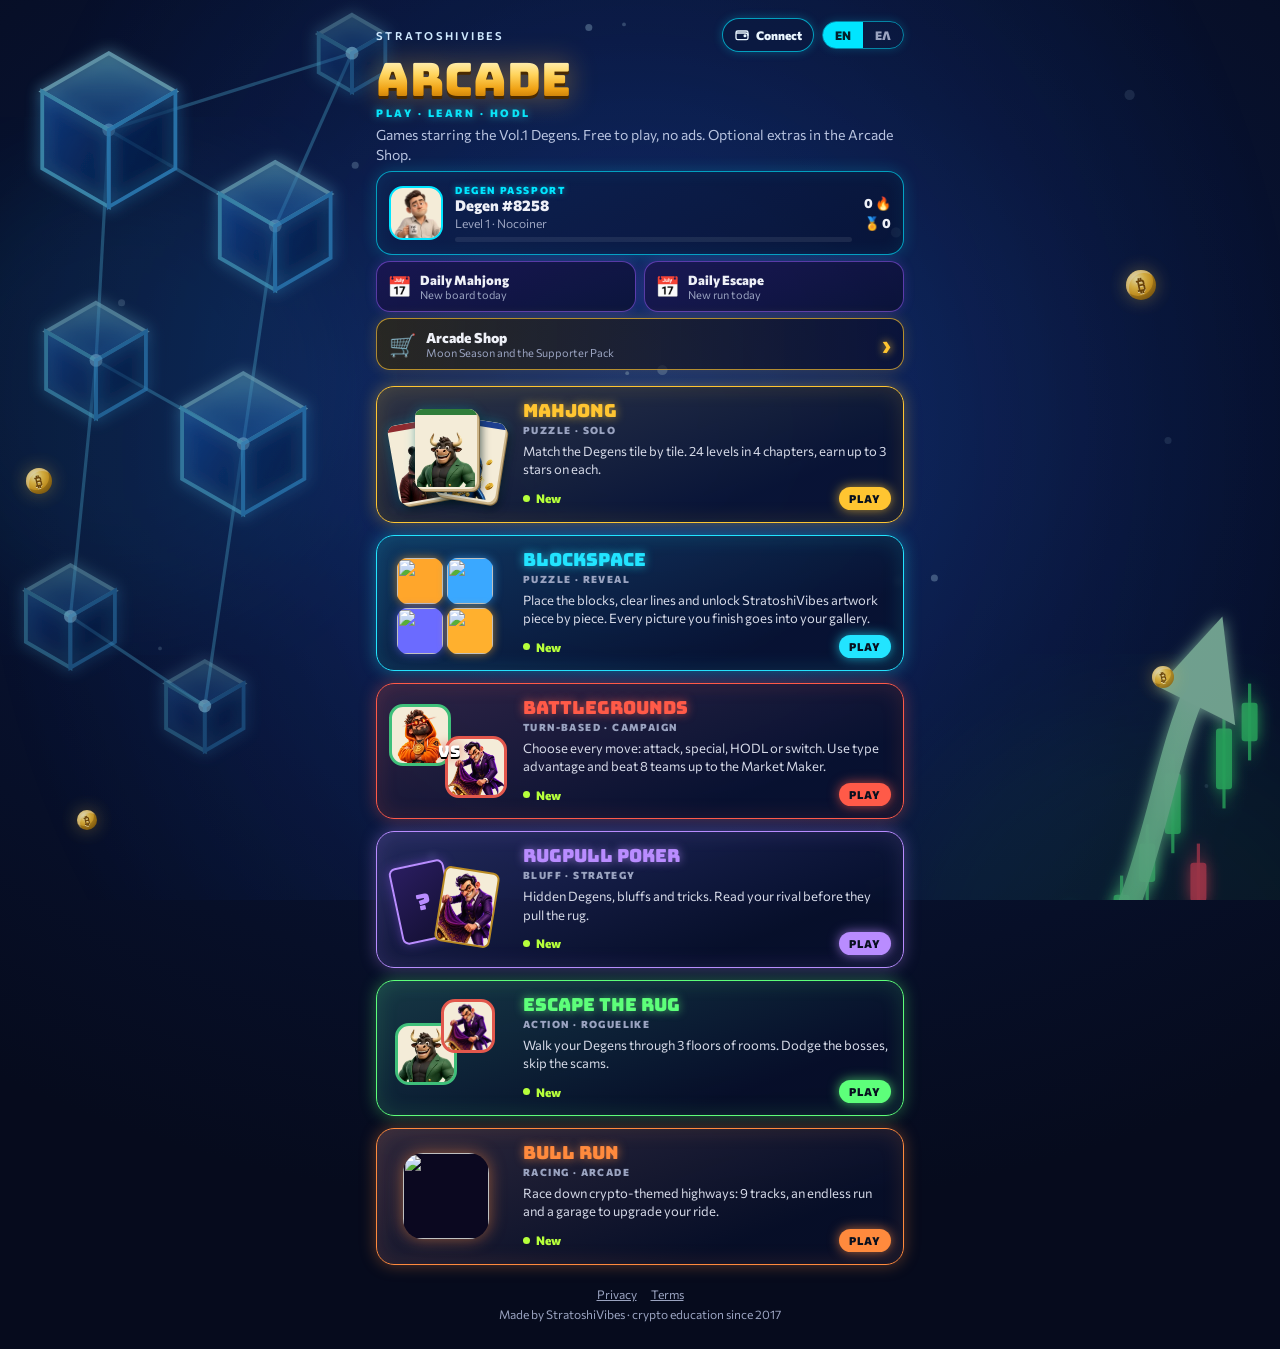
==== commit bf18faca: "Arcade: add Bull Run card Co-Authored-By: Claude Opus 5.5 <noreply@anthropic.com> Claude-Session: h" ====
--- a/index.html
+++ b/index.html
@@ -64,6 +64,9 @@
 /* Blockspace mini blocks (artwork served from blockspace.stratoshivibes.com) */
 .bt{position:absolute;width:46px;height:46px;border-radius:11px;overflow:hidden;background:var(--g);box-shadow:0 0 10px color-mix(in srgb,var(--g) 60%,transparent)}
 .bt img{width:100%;height:100%;object-fit:cover;display:block}
+/* Bull Run icon (served from bullrun.stratoshivibes.com) */
+.br{position:absolute;left:14px;top:12px;width:86px;height:86px;border-radius:20px;overflow:hidden;background:#0b0820;box-shadow:0 0 16px #ff8a3d88}
+.br img{width:100%;height:100%;object-fit:cover;display:block}
 .langrow{display:flex;align-items:center;justify-content:space-between;gap:10px}
 .lang{display:flex;border:1px solid #ffffff2a;border-radius:99px;overflow:hidden}
 .lang button{border:0;background:transparent;color:var(--muted);font:800 12px var(--f-body);padding:6px 12px;cursor:pointer}
@@ -122,7 +125,7 @@
 .cab h2{color:var(--cc);text-shadow:0 0 10px color-mix(in srgb,var(--cc) 70%,transparent)}
 .cab .play{background:var(--cc);color:#08101f;box-shadow:0 0 12px color-mix(in srgb,var(--cc) 70%,transparent)}
 .cab .status{color:#B6FF3B}
-.cab:nth-child(1){--cc:#ffc531}.cab:nth-child(2){--cc:#22e4ff}.cab:nth-child(3){--cc:#ff5a48}.cab:nth-child(4){--cc:#b98cff}.cab:nth-child(5){--cc:#5dff7a}
+.cab:nth-child(1){--cc:#ffc531}.cab:nth-child(2){--cc:#22e4ff}.cab:nth-child(3){--cc:#ff5a48}.cab:nth-child(4){--cc:#b98cff}.cab:nth-child(5){--cc:#5dff7a}.cab:nth-child(6){--cc:#ff8a3d}
 .t{box-shadow:1px 1px 0 var(--edge),2px 2px 0 var(--edge),3px 3px 0 var(--edge-2),4px 5px 10px #0009,0 0 12px #00e5ff44}
 .card{border-color:#b98cff;color:#b98cff;box-shadow:0 0 12px #9b5cff66;background:linear-gradient(150deg,#2a1d60,#120f30)}
 footer{position:relative;z-index:1}
@@ -206,6 +209,17 @@
         <h2>Escape the Rug</h2><div class="genre">Action · Roguelike</div>
         <p>Walk your Degens through 3 floors of rooms. Dodge the bosses, skip the scams.</p>
         <span class="foot"><span class="status" id="stRug">New</span><span class="play">Play</span></span>
+      </span>
+    </a>
+
+    <a class="cab" href="https://bullrun.stratoshivibes.com/">
+      <span class="art" aria-hidden="true">
+        <span class="br"><img src="https://bullrun.stratoshivibes.com/icons/icon-192.png" alt=""></span>
+      </span>
+      <span>
+        <h2>Bull Run</h2><div class="genre">Racing · Arcade</div>
+        <p>Race down crypto-themed highways: 9 tracks, an endless run and a garage to upgrade your ride.</p>
+        <span class="foot"><span class="status" id="stBull">New</span><span class="play">Play</span></span>
       </span>
     </a>
   </nav>
@@ -234,7 +248,7 @@
  const eb=+(get('er_best')||0),ew=+(get('er_wins')||0),er=document.getElementById('stRug');
  if(ew)er.textContent='Escaped '+ew+'x';else if(eb)er.textContent='Best: room '+eb+' of 12';
  if(get('er2_run'))er.textContent='Run in progress · tap to resume';
- // Blockspace lives on its own subdomain, so its saves are not readable here: the card always shows "New".
+ // Blockspace and Bull Run live on their own subdomains, so their saves are not readable here: those cards always show "New".
 })();
 </script>
 
